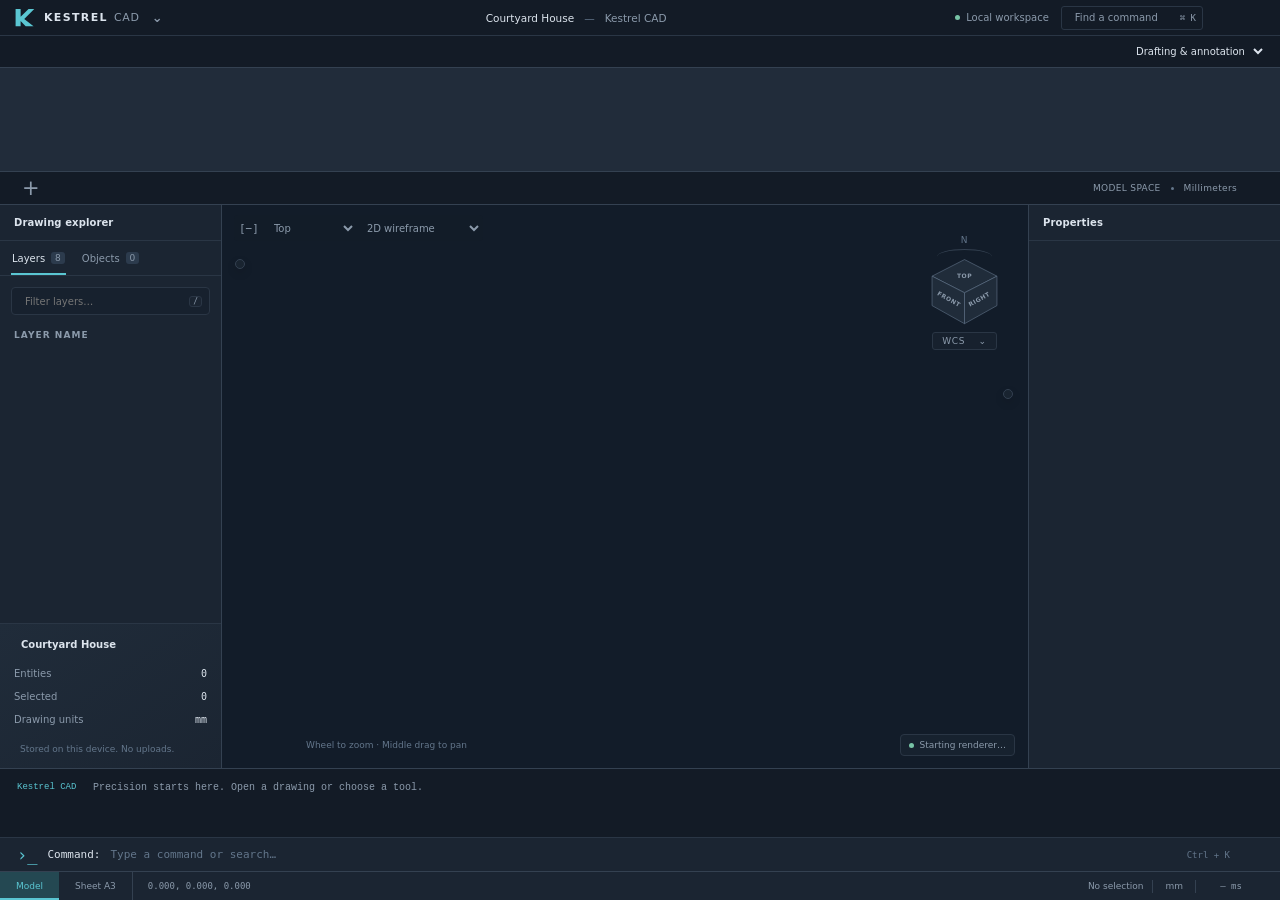
==== index.html @ 879ec3d1 "fix" ====
<!doctype html>
<html lang="en" data-theme="dark">
<head>
<meta charset="utf-8"><meta name="viewport" content="width=device-width,initial-scale=1">
<meta name="color-scheme" content="dark light"><meta name="description" content="Kestrel CAD — a local-first 2D and 3D CAD editor with a custom WebGPU engine.">
<title>Kestrel CAD</title><link rel="stylesheet" href="src/style.css">
</head>
<body>
<a class="skip-link" href="#command-input">Skip to command line</a>
<div id="shell">
 <header id="titlebar">
  <button id="app-menu-button" class="brand-button" aria-label="Kestrel file menu" title="File menu"><svg class="brand-mark" viewBox="0 0 32 32" aria-hidden="true"><path d="M5 4h7v11L23 4h8L17 18l13 10H19L12 21v7H5z" fill="currentColor"/></svg><span>KESTREL<span class="brand-cad">CAD</span></span><span class="chevron">⌄</span></button>
  <div class="quick-access" id="quick-access"></div>
  <div class="title-document"><span id="title-name">Courtyard House</span><span class="title-separator">—</span><span class="muted">Kestrel CAD</span></div>
  <div class="title-right"><span class="local-indicator"><i></i><span id="save-state">Local workspace</span></span><button class="title-search" data-action="palette" title="Find a command (Ctrl+K)"><span data-icon="search"></span><span>Find a command</span><kbd>⌘ K</kbd></button><button class="icon-button" data-action="theme" title="Switch light / dark theme" aria-label="Switch theme"><span data-icon="sun"></span></button><button class="icon-button" data-action="help" title="Help and shortcuts" aria-label="Help"><span data-icon="help"></span></button></div>
 </header>
 <div id="ribbon-tabs"><nav id="ribbon-tab-list" role="tablist" aria-label="Ribbon"></nav><div class="workspace-control"><span data-icon="workspace"></span><select id="workspace-select" aria-label="Workspace"><option value="2d">Drafting &amp; annotation</option><option value="3d">3D modeling</option></select></div></div>
 <section id="ribbon" aria-label="Tools"></section>
 <div id="documentbar"><div id="document-tabs" role="tablist" aria-label="Open drawings"></div><button class="document-add" data-action="new" title="New drawing (Ctrl+N)" aria-label="New drawing">+</button><div class="documentbar-right"><span id="drawing-kind">MODEL SPACE</span><span class="small-dot"></span><span id="document-units">Millimeters</span><button class="icon-button small" data-action="fit" title="Zoom extents" aria-label="Zoom extents"><span data-icon="fit"></span></button></div></div>
 <main id="workbench">
  <aside id="explorer" class="side-panel">
   <div class="panel-header"><span>Drawing explorer</span><div class="panel-header-actions"><button class="icon-button small" data-action="layers" aria-label="Layer manager" title="Layer manager"><span data-icon="settings"></span></button><button class="icon-button small" data-action="toggle-explorer" aria-label="Hide explorer" title="Hide explorer"><span data-icon="chevron-left"></span></button></div></div>
   <div class="panel-tabs"><button id="layers-tab" class="active" data-explorer="layers">Layers <span id="layer-count">8</span></button><button id="objects-tab" data-explorer="objects">Objects <span id="object-count">0</span></button></div>
   <div class="panel-search"><span data-icon="search"></span><input id="explorer-search" placeholder="Filter layers…" aria-label="Filter drawing explorer"><kbd>/</kbd></div>
   <div id="explorer-toolbar"><span class="eyebrow" id="explorer-subtitle">LAYER NAME</span><div><button class="icon-button small" data-action="new-layer" title="New layer" aria-label="New layer"><span data-icon="plus"></span></button><button class="icon-button small" data-action="all-layers-on" title="Show all layers" aria-label="Show all layers"><span data-icon="eye"></span></button></div></div>
   <div id="explorer-list" class="panel-scroll"></div>
   <div class="explorer-summary"><div class="summary-title"><span data-icon="drawing"></span><span id="summary-name">Courtyard House</span></div><dl><div><dt>Entities</dt><dd id="summary-entities">0</dd></div><div><dt>Selected</dt><dd id="summary-selected">0</dd></div><div><dt>Drawing units</dt><dd id="summary-units">mm</dd></div></dl><div class="local-note"><span data-icon="shield"></span>Stored on this device. No uploads.</div></div>
   <div class="panel-resizer left-resizer" aria-label="Resize explorer"></div>
  </aside>
  <section id="viewport" aria-label="CAD drawing viewport" tabindex="0">
   <canvas id="scene" class="scene-canvas" aria-label="Rendered CAD geometry"></canvas><canvas id="overlay" class="scene-canvas" aria-hidden="true"></canvas>
   <div id="viewport-controls"><button class="viewport-button" data-action="toggle-explorer" title="Show / hide explorer">[−]</button><select id="view-select" aria-label="View direction"><option value="top">Top</option><option value="iso">SE isometric</option><option value="front">Front</option><option value="right">Right</option><option value="left">Left</option><option value="back">Back</option><option value="bottom">Bottom</option></select><select id="style-select" aria-label="Visual style"><option value="wireframe">2D wireframe</option><option value="shaded-edges">Shaded with edges</option><option value="shaded">Shaded</option><option value="xray">X-ray</option></select></div>
   <div id="viewcube" aria-label="View navigation"><div class="cube-compass"><span>N</span><i></i></div><svg viewBox="0 0 110 100" role="group" aria-label="View cube"><g tabindex="0" role="button" data-view="top" aria-label="Top view"><polygon points="55,9 98,31 55,53 12,31"/><text x="55" y="34">TOP</text></g><g tabindex="0" role="button" data-view="front" aria-label="Front view"><polygon points="12,31 55,53 55,94 12,70"/><text x="33" y="64" transform="rotate(29 33 64)">FRONT</text></g><g tabindex="0" role="button" data-view="right" aria-label="Right view"><polygon points="55,53 98,31 98,70 55,94"/><text x="76" y="64" transform="rotate(-29 76 64)">RIGHT</text></g></svg><button data-action="view-iso" title="Isometric view">WCS <span>⌄</span></button></div>
   <div id="viewport-tools" class="floating-toolbar"></div><div id="navigation-tools" class="floating-toolbar"></div>
   <div id="tool-banner" hidden><span id="tool-banner-name">LINE</span><span id="tool-banner-text">Specify first point</span><kbd>ESC to cancel</kbd></div>
    <div id="dynamic-input" hidden></div>
   <div id="selection-window" hidden></div><div id="drop-zone" hidden><span data-icon="import"></span><strong>Open a drawing</strong><span>DXF · DWG · Kestrel project</span></div>
   <div id="viewport-footer"><span id="view-hint">Wheel to zoom · Middle drag to pan</span><button id="engine-badge" data-action="diagnostics"><i></i><span id="engine-label">Starting renderer…</span></button></div>
   <div id="sheet-label" hidden>A3 LANDSCAPE · FIT TO SHEET</div>
  </section>
  <aside id="properties" class="side-panel"><div class="panel-header"><span>Properties</span><div class="panel-header-actions"><button class="icon-button small" data-action="clear-selection" title="Clear selection" aria-label="Clear selection"><span data-icon="deselect"></span></button><button class="icon-button small" data-action="toggle-properties" title="Hide properties" aria-label="Hide properties"><span data-icon="chevron-right"></span></button></div></div><div id="inspector" class="panel-scroll"></div><div class="panel-resizer right-resizer" aria-label="Resize properties"></div></aside>
 </main>
 <section id="command-dock" aria-label="Command line"><div id="command-resizer" aria-label="Resize command line"></div><div id="command-history" role="log" aria-live="polite"><div><span class="history-label">Kestrel CAD</span><span>Precision starts here. Open a drawing or choose a tool.</span></div></div><div id="command-row"><span class="command-symbol">›_</span><span id="command-prefix">Command:</span><input id="command-input" placeholder="Type a command or search…" aria-label="CAD command input" spellcheck="false" autocomplete="off" autocapitalize="off"><span id="command-shortcut">Ctrl + K</span><button class="icon-button small" data-action="command-history" title="Expand command history" aria-label="Expand command history"><span data-icon="chevron-up"></span></button></div><div id="command-suggestions" hidden></div></section>
 <footer id="statusbar"><div id="layout-tabs"><button class="active" data-layout="model">Model</button><button data-layout="sheet">Sheet A3</button></div><div class="status-coordinates"><span id="coordinates">0.000, 0.000, 0.000</span></div><div id="status-toggles"></div><div class="status-right"><span id="selection-status">No selection</span><span class="status-divider"></span><button data-action="units" id="units-status">mm</button><span class="status-divider"></span><button data-action="diagnostics" id="frame-status">— ms</button><button class="status-panel-button" data-action="toggle-properties" title="Show / hide properties"><span data-icon="sidebar"></span></button></div></footer>
</div>
<div id="file-menu" class="popover" hidden></div><div id="context-menu" class="popover" hidden></div><div id="toast-stack" aria-live="polite"></div>
<dialog id="modal"><form id="modal-form"><div class="modal-header"><div><span id="modal-eyebrow" class="eyebrow">KESTREL CAD</span><h2 id="modal-title">Settings</h2></div><button type="button" class="icon-button" id="modal-close" aria-label="Close dialog"><span data-icon="close"></span></button></div><div id="modal-body"></div><div id="modal-error" role="alert" hidden></div><div id="modal-footer"><button type="button" class="button secondary" id="modal-cancel">Cancel</button><button type="submit" class="button primary" id="modal-submit">Apply</button></div></form></dialog>
<dialog id="command-palette"><div class="palette-input"><span data-icon="search"></span><input id="palette-search" placeholder="Find a command, tool, or view…" aria-label="Find command"><kbd>ESC</kbd></div><div id="palette-results"></div><div class="palette-footer"><span>↑ ↓ to navigate</span><span>↵ to run</span><span>KESTREL CAD</span></div></dialog>
<input id="file-input" type="file" accept=".dxf,.dwg,.kcad,.kst,.json" hidden>
<noscript><div class="noscript">Kestrel CAD requires JavaScript. Enable JavaScript and reload this page.</div></noscript>
<script src="src/math.js"></script><script src="src/geometry.js"></script><script src="src/model.js"></script><script src="src/csg.js"></script><script src="src/exchange.js"></script><script src="src/production.js"></script><script src="src/kernel.js"></script><script src="src/native-analysis.js"></script>
<script src="src/native-curves.js"></script>
    <script src="src/constraints.js"></script><script src="src/spatial-constraints.js"></script><script src="src/dynamic-blocks.js"></script>
<script src="src/fonts.js"></script>
<script src="src/unicode-bidi.js"></script>
<script src="src/mtext.js"></script><script src="src/source-document.js"></script><script src="src/productivity.js"></script><script src="src/fields.js"></script>
<script src="src/text-search.js"></script><script src="src/renderer.js"></script><script src="src/ui.js"></script><script src="src/examples.js"></script><script src="src/production-ui.js"></script><script src="src/kernel-ui.js"></script>
<script src="src/constraints-ui.js"></script><script src="src/spatial-ui.js"></script><script src="src/dynamic-blocks-ui.js"></script><script src="src/fonts-ui.js"></script>
<script src="src/mtext-ui.js"></script><script src="src/source-ui.js"></script>
<script src="src/productivity-ui.js"></script><script src="src/acis-ui.js"></script><script src="src/native-analysis-ui.js"></script>
<script src="src/native-curves-ui.js"></script>
<script src="src/fields-ui.js"></script>
<script src="src/text-search-ui.js"></script>
<script src="src/app.js"></script>
</body></html>
---- src/style.css ----
:root{color-scheme:dark;--bg:#18212d;--title:#131b26;--panel:#1b2532;--panel2:#202c3a;--ribbon:#212c3a;--canvas:#121c29;--hover:#2c3b4d;--active:#244852;--accent:#5ac6d2;--accent-dim:#304d58;--text:#dce4ed;--muted:#8b9aab;--faint:#63768b;--line:#344151;--line-soft:#2a3645;--input:#17212e;--shadow:0 15px 40px #0005;--success:#78c4a6;--danger:#ed8d92;--left-width:222px;--right-width:252px;--command-height:103px;font-family:"Inter","Segoe UI",system-ui,-apple-system,BlinkMacSystemFont,Arial,sans-serif;font-size:12px;font-synthesis:none}
:root[data-theme=light]{color-scheme:light;--bg:#e3e9ef;--title:#f7f9fb;--panel:#f5f7fa;--panel2:#edf1f6;--ribbon:#f3f6f9;--canvas:#edf2f6;--hover:#e3ebf3;--active:#d6eef2;--accent:#157a8b;--accent-dim:#b9dce4;--text:#23374a;--muted:#697e91;--faint:#8191a2;--line:#ced8e2;--line-soft:#e0e6ed;--input:#fff;--shadow:0 15px 40px #203b5525;--success:#318868;--danger:#bd4951}
*{box-sizing:border-box}html,body{margin:0;width:100%;height:100%;overflow:hidden}body{background:var(--bg);color:var(--text);-webkit-font-smoothing:antialiased}button,input,select,textarea{font:inherit}button{color:inherit;border:0;background:none;cursor:pointer;border-radius:3px}button:hover{background:var(--hover)}button:active{background:var(--active)}button:disabled{opacity:.34;cursor:not-allowed}input,select,textarea{color:var(--text);background:var(--input);border:1px solid var(--line);border-radius:3px;outline:none}input:focus,select:focus,textarea:focus{border-color:var(--accent);box-shadow:0 0 0 1px color-mix(in srgb,var(--accent) 25%,transparent)}input[type=number]{font-family:Consolas,"SFMono-Regular",monospace}input[type=color]{padding:1px;width:28px;height:25px;border-radius:3px;cursor:pointer}input[type=checkbox]{accent-color:var(--accent)}button:focus-visible,a:focus-visible,[tabindex]:focus-visible{outline:2px solid var(--accent);outline-offset:-2px}button svg,span[data-icon] svg{width:18px;height:18px;display:block;flex-shrink:0}span[data-icon]{display:inline-flex;align-items:center;justify-content:center;flex-shrink:0}button svg{pointer-events:none}select{padding:4px 20px 4px 7px;min-width:0}kbd{font:10px Consolas,"SFMono-Regular",monospace;color:var(--muted);border:1px solid var(--line);border-radius:3px;padding:1px 4px;background:var(--panel)}.muted{color:var(--muted)}.eyebrow{font-size:9px;font-weight:650;letter-spacing:1.05px;color:var(--muted)}.icon-button{display:inline-flex;align-items:center;justify-content:center;width:28px;height:28px;flex-shrink:0}.icon-button.small{width:23px;height:23px}.icon-button.small svg{width:15px;height:15px}.icon-button.active{color:var(--accent);background:var(--active)}.small-dot{width:3px;height:3px;border-radius:50%;background:var(--faint)}[hidden]{display:none!important}.skip-link{position:absolute;top:-100px;left:12px;z-index:100;background:var(--accent);color:var(--title);padding:10px}.skip-link:focus{top:10px}
#shell{height:100dvh;display:flex;flex-direction:column;min-width:720px}#titlebar{height:36px;flex-shrink:0;background:var(--title);display:flex;align-items:center;border-bottom:1px solid var(--line-soft);padding:0 9px 0 0;gap:9px;user-select:none}.brand-button{display:flex;height:36px;align-items:center;gap:9px;padding:0 14px 0 12px;border-radius:0;color:var(--text);font-weight:700;letter-spacing:1.35px;font-size:11px}.brand-mark{color:var(--accent);width:23px!important;height:25px!important}.brand-cad{font-weight:450;letter-spacing:.7px;margin-left:6px;color:var(--muted)}.chevron{color:var(--muted);margin-left:3px;font-size:13px}.quick-access{display:flex;gap:2px;border-left:1px solid var(--line);padding-left:9px}.quick-access .icon-button{width:25px;height:26px}.quick-access .icon-button svg{width:15px;height:15px}.title-document{display:flex;align-items:center;gap:10px;flex:1;min-width:80px;justify-content:center;font-size:10.5px;white-space:nowrap;overflow:hidden}.title-document #title-name{overflow:hidden;text-overflow:ellipsis}.title-separator{color:var(--faint)}.title-right{display:flex;align-items:center;gap:6px}.local-indicator{font-size:10px;color:var(--muted);display:flex;gap:6px;align-items:center;white-space:nowrap;margin-right:6px}.local-indicator i{width:5px;height:5px;border-radius:50%;background:var(--success)}.title-search{border:1px solid var(--line-soft);display:flex;align-items:center;height:24px;gap:7px;font-size:10px;color:var(--muted);padding:0 6px}.title-search svg{width:12px;height:12px}.title-search kbd{font-size:9px;border:0;background:none;padding:0 0 0 15px}
#ribbon-tabs{height:32px;flex-shrink:0;display:flex;align-items:center;background:var(--title);border-bottom:1px solid var(--line);padding-left:17px;user-select:none}#ribbon-tab-list{display:flex;height:100%;align-items:stretch;gap:2px}#ribbon-tab-list button{padding:0 16px;border-radius:3px 3px 0 0;font-size:11px;position:relative;color:var(--muted)}#ribbon-tab-list button.active{background:var(--ribbon);color:var(--text)}#ribbon-tab-list button.active:after{content:"";height:2px;position:absolute;bottom:0;left:14px;right:14px;background:var(--accent)}.workspace-control{margin-left:auto;display:flex;align-items:center;gap:7px;padding-right:14px;font-size:10px;color:var(--muted)}.workspace-control svg{width:14px;height:14px}.workspace-control select{font-size:10px;border:0;background:transparent;padding-right:5px;color:var(--text);max-width:185px}
#ribbon{height:104px;flex-shrink:0;background:var(--ribbon);border-bottom:1px solid var(--line);display:flex;align-items:stretch;padding:7px 7px 0 11px;gap:0;overflow-x:auto;overflow-y:hidden;scrollbar-width:thin;user-select:none}.ribbon-group{position:relative;display:flex;flex-direction:column;border-right:1px solid var(--line);padding:0 10px;flex-shrink:0;min-width:55px}.ribbon-group:first-child{padding-left:0}.ribbon-group:last-child{border:0}.ribbon-group-tools{height:74px;display:flex;align-items:flex-start;gap:3px}.ribbon-group-name{display:flex;align-items:center;justify-content:center;font-size:9px;letter-spacing:.25px;color:var(--muted);height:19px;gap:12px}.ribbon-group-name button{position:absolute;right:4px;bottom:1px;color:var(--faint);font-size:11px;padding:0 2px}.ribbon-large{display:flex;flex-direction:column;align-items:center;justify-content:flex-start;height:70px;min-width:43px;padding:5px 7px;gap:8px;font-size:10px;white-space:nowrap}.ribbon-large svg{width:27px;height:27px;color:var(--accent);stroke-width:1.25}.ribbon-large .button-label{max-width:65px;line-height:14px;text-align:center;white-space:normal}.ribbon-large.active,.ribbon-small.active{background:var(--active);box-shadow:inset 0 0 0 1px var(--accent-dim);color:var(--accent)}.ribbon-small-column{display:flex;flex-direction:column;gap:0}.ribbon-small{display:flex;align-items:center;gap:7px;height:23px;padding:0 6px 0 4px;font-size:10px;white-space:nowrap}.ribbon-small svg{width:16px;height:16px;color:var(--text);stroke-width:1.4}.ribbon-small.active svg{color:var(--accent)}.ribbon-layer-control{width:172px;display:flex;flex-direction:column;gap:5px;padding-top:1px}.ribbon-layer-row{display:flex;align-items:center;border:1px solid var(--line);border-radius:3px;background:var(--input);padding-left:7px;gap:6px;height:25px}.color-dot{width:9px;height:9px;border-radius:2px;display:inline-block;flex-shrink:0;border:1px solid #ffffff30}.ribbon-layer-row select{flex:1;width:135px;border:0;background:transparent;font-size:10px}.ribbon-layer-actions{display:flex;gap:5px;align-items:center}.ribbon-layer-actions .ribbon-small{font-size:9px;padding-left:2px;gap:4px}.ribbon-property-control{width:142px;display:flex;flex-direction:column;gap:5px;padding-top:2px}.ribbon-property-control>div{display:flex;align-items:center;gap:6px;font-size:10px}.ribbon-property-control select{width:105px;height:23px;font-size:10px;padding-top:1px;padding-bottom:1px}.ribbon-property-control input[type=color]{width:22px;height:23px}.ribbon-stat{font-size:9px;line-height:16px;color:var(--muted);padding:3px 3px}.ribbon-stat strong{color:var(--accent);font-weight:500}
#documentbar{height:33px;display:flex;align-items:center;flex-shrink:0;background:var(--title);border-bottom:1px solid var(--line);padding:0 10px;user-select:none}#document-tabs{display:flex;align-items:stretch;overflow-x:auto;scrollbar-width:none;height:100%;max-width:72%}.document-tab{display:flex;gap:8px;align-items:center;border-right:1px solid var(--line-soft);border-radius:0;padding:0 13px;height:100%;min-width:90px;font-size:10px;color:var(--muted);position:relative;white-space:nowrap}.document-tab.active{background:var(--panel);color:var(--text)}.document-tab.active:after{content:"";height:2px;position:absolute;top:0;left:0;right:0;background:var(--accent)}.document-tab svg{width:13px;height:13px;color:var(--accent)}.document-tab .tab-close{font-size:14px;color:var(--faint);margin-left:8px;line-height:18px;width:17px;border-radius:3px}.document-tab .tab-close:hover{color:var(--text);background:var(--hover)}.document-tab .dirty-dot{color:var(--accent);font-size:14px;margin-left:-4px}.document-add{font-size:21px;line-height:20px;width:29px;height:25px;margin-left:6px;color:var(--muted)}.documentbar-right{margin-left:auto;display:flex;align-items:center;gap:10px;font-size:9px;color:var(--muted);letter-spacing:.35px}
#workbench{min-height:140px;display:grid;grid-template-columns:var(--left-width) minmax(250px,1fr) var(--right-width);flex:1;overflow:hidden}#workbench.hide-explorer{grid-template-columns:0 minmax(250px,1fr) var(--right-width)}#workbench.hide-properties{grid-template-columns:var(--left-width) minmax(250px,1fr) 0}#workbench.hide-explorer.hide-properties{grid-template-columns:0 1fr 0}.side-panel{background:var(--panel);display:flex;flex-direction:column;min-height:0;position:relative;overflow:hidden;z-index:2}#explorer{border-right:1px solid var(--line)}#properties{border-left:1px solid var(--line)}.panel-header{height:36px;flex-shrink:0;display:flex;align-items:center;padding:0 11px 0 14px;border-bottom:1px solid var(--line-soft);font-size:10px;font-weight:600;letter-spacing:.1px;white-space:nowrap}.panel-header-actions{margin-left:auto;display:flex;gap:1px;color:var(--muted)}.panel-tabs{height:35px;display:flex;border-bottom:1px solid var(--line-soft);padding:0 11px;gap:15px;flex-shrink:0}.panel-tabs button{border-radius:0;position:relative;padding:0 1px;color:var(--muted);font-size:10px;display:flex;align-items:center;gap:6px}.panel-tabs button.active{color:var(--text)}.panel-tabs button.active:after{content:"";height:2px;position:absolute;bottom:0;left:0;right:0;background:var(--accent)}.panel-tabs button span{font-size:9px;background:var(--hover);padding:1px 4px;border-radius:3px;color:var(--muted)}.panel-search{height:28px;display:flex;align-items:center;gap:6px;background:var(--input);border:1px solid var(--line-soft);border-radius:4px;margin:11px 11px 7px;padding:0 7px;flex-shrink:0}.panel-search svg{width:13px;height:13px;color:var(--faint)}.panel-search input{width:100%;min-width:0;font-size:10px;background:none;border:0;box-shadow:none;padding:4px 0}.panel-search kbd{font-size:8px;border-color:var(--line-soft);padding:0 3px}#explorer-toolbar{height:26px;padding:0 11px 0 14px;display:flex;align-items:center;justify-content:space-between;flex-shrink:0}#explorer-toolbar>div{display:flex;gap:0}.panel-scroll{overflow-y:auto;overflow-x:hidden;scrollbar-width:thin;scrollbar-color:var(--line) transparent;min-height:0}.layer-row{height:33px;display:flex;align-items:center;gap:7px;padding:0 9px 0 13px;position:relative;border-bottom:1px solid color-mix(in srgb,var(--line-soft) 40%,transparent);cursor:pointer}.layer-row.current{background:color-mix(in srgb,var(--active) 63%,var(--panel));box-shadow:inset 2px 0 0 var(--accent)}.layer-row:hover{background:var(--hover)}.layer-row.off{opacity:.45}.layer-row .layer-name{font-size:10px;overflow:hidden;text-overflow:ellipsis;white-space:nowrap;flex:1}.layer-row .layer-count{font:9px Consolas,monospace;color:var(--faint);margin-right:0;min-width:19px;text-align:right}.layer-row .icon-button{width:20px;height:22px;color:var(--muted)}.layer-row .icon-button svg{width:13px;height:13px}.layer-row .icon-button.locked{color:var(--accent)}.layer-current-mark{font-size:10px;color:var(--accent);width:8px;flex-shrink:0}.object-row{min-height:35px;display:flex;align-items:center;padding:4px 11px;gap:8px;cursor:pointer;border-bottom:1px solid var(--line-soft)}.object-row:hover{background:var(--hover)}.object-row.active{background:var(--active)}.object-row>span[data-icon]{color:var(--muted)}.object-row svg{width:16px;height:16px}.object-row strong{display:block;font-size:10px;font-weight:450}.object-row small{display:block;font-size:9px;color:var(--faint);margin-top:2px}.object-row .object-id{margin-left:auto;font:8px Consolas,monospace;color:var(--faint)}.explorer-summary{margin-top:auto;padding:15px 14px 12px;border-top:1px solid var(--line-soft);background:linear-gradient(145deg,var(--panel2),var(--panel));flex-shrink:0}.summary-title{display:flex;align-items:center;gap:7px;margin-bottom:12px;font-size:10px;font-weight:600;overflow:hidden;white-space:nowrap}.summary-title svg{width:15px;height:15px;color:var(--accent)}.explorer-summary dl{margin:0}.explorer-summary dl div{display:flex;justify-content:space-between;font-size:10px;line-height:23px}.explorer-summary dt{color:var(--muted)}.explorer-summary dd{margin:0;font-family:Consolas,"SFMono-Regular",monospace}.local-note{display:flex;align-items:center;gap:6px;font-size:9px;line-height:14px;color:var(--faint);margin-top:11px}.local-note svg{width:12px;height:12px}.panel-resizer{position:absolute;top:0;bottom:0;width:5px;cursor:col-resize;z-index:7}.left-resizer{right:-2px}.right-resizer{left:-2px}.panel-resizer:hover{background:var(--accent)}
#viewport{position:relative;overflow:hidden;background:var(--canvas);outline:none;touch-action:none;cursor:crosshair;min-width:0}#viewport.panning{cursor:grabbing}#viewport.orbiting{cursor:move}.scene-canvas{position:absolute;left:0;top:0;display:block;pointer-events:none}#overlay{z-index:1}#viewport-controls{position:absolute;top:10px;left:12px;z-index:3;display:flex;align-items:center;gap:3px;color:var(--muted);background:color-mix(in srgb,var(--canvas) 80%,transparent);border-radius:4px;padding:1px}.viewport-button{font:11px Consolas,monospace;height:24px;padding:2px 4px}#viewport-controls select{border:0;background:transparent;height:23px;font-size:10px;color:var(--muted);padding:0 3px 0 4px}#viewport-controls select:hover{background:var(--hover)}#viewcube{position:absolute;right:21px;top:47px;width:85px;z-index:3;user-select:none;display:flex;align-items:center;flex-direction:column}#viewcube svg{width:83px;height:77px;overflow:visible}#viewcube svg g{cursor:pointer}#viewcube polygon{fill:var(--panel2);stroke:var(--faint);stroke-width:.8;transition:fill .15s}#viewcube svg g:hover polygon{fill:var(--active);stroke:var(--accent)}#viewcube text{fill:var(--muted);font-size:8px;letter-spacing:.7px;text-anchor:middle;pointer-events:none;font-weight:600}#viewcube>button{font-size:9px;color:var(--muted);margin-top:3px;border:1px solid var(--line-soft);padding:3px 9px;background:color-mix(in srgb,var(--panel) 60%,transparent);border-radius:3px;letter-spacing:.6px}#viewcube>button span{margin-left:10px}.cube-compass{position:absolute;top:-17px;left:0;right:0;text-align:center;font-size:9px;color:var(--faint);letter-spacing:.6px}.cube-compass i{display:block;width:55px;height:15px;border-top:1px solid var(--line);border-radius:50%;margin:4px auto -6px}.floating-toolbar{position:absolute;z-index:3;display:flex;flex-direction:column;padding:4px;background:color-mix(in srgb,var(--panel) 86%,transparent);border:1px solid var(--line);border-radius:5px;box-shadow:0 4px 10px #0002;backdrop-filter:blur(9px);gap:2px}.floating-toolbar .icon-button{width:26px;height:27px;color:var(--muted)}.floating-toolbar .icon-button svg{width:17px;height:17px}.floating-toolbar .icon-button:hover{color:var(--text)}.floating-toolbar .icon-button.active{color:var(--accent)}.toolbar-divider{height:1px;background:var(--line);margin:3px 2px}#viewport-tools{left:13px;top:54px}#navigation-tools{right:15px;top:184px}#navigation-tools .icon-button{width:24px;height:26px}#viewport-footer{position:absolute;left:84px;right:13px;bottom:12px;z-index:3;display:flex;align-items:center;justify-content:space-between;pointer-events:none;gap:10px}#view-hint{font-size:9px;color:var(--faint);white-space:nowrap}#engine-badge{pointer-events:auto;display:flex;gap:6px;align-items:center;font-size:9px;color:var(--muted);background:color-mix(in srgb,var(--panel) 70%,transparent);padding:5px 8px;border:1px solid var(--line-soft);border-radius:4px;white-space:nowrap}#engine-badge i{width:5px;height:5px;border-radius:50%;background:var(--success)}#engine-badge.fallback i{background:#d8ad70}#tool-banner{position:absolute;z-index:4;bottom:42px;left:50%;transform:translateX(-50%);display:flex;gap:12px;align-items:center;background:var(--panel);border:1px solid var(--line);box-shadow:var(--shadow);padding:9px 12px;border-radius:5px;white-space:nowrap;pointer-events:none;font-size:10px}#tool-banner-name{color:var(--accent);font-weight:650;letter-spacing:.7px;font-size:9px}#tool-banner-text{color:var(--text)}#tool-banner kbd{font-size:8px;padding:2px 4px}#dynamic-input{position:absolute;z-index:4;pointer-events:none;display:flex;gap:10px;align-items:center;font-size:10px;background:var(--panel);border:1px solid var(--accent-dim);border-radius:3px;box-shadow:0 4px 12px #0003;padding:5px 8px}#dynamic-label{color:var(--muted);font-size:9px}#dynamic-value{color:var(--accent);font:10px Consolas,monospace;font-weight:500}#selection-window{position:absolute;z-index:2;border:1px solid #63acde;background:#4c94d721;pointer-events:none}#selection-window.crossing{border:1px dashed #65c5a4;background:#56c39c20}#drop-zone{position:absolute;inset:15px;border:2px dashed var(--accent);background:color-mix(in srgb,var(--panel) 92%,transparent);z-index:10;border-radius:8px;display:flex;flex-direction:column;align-items:center;justify-content:center;gap:15px;pointer-events:none}#drop-zone svg{width:44px;height:44px;color:var(--accent)}#drop-zone strong{font-size:18px;font-weight:550}#drop-zone>span:last-child{color:var(--muted)}#sheet-label{position:absolute;left:15px;top:42px;font-size:9px;letter-spacing:1px;color:var(--muted);z-index:3;pointer-events:none}
#inspector{padding-bottom:15px}.inspector-type{margin:12px 12px 0;border:1px solid var(--line);border-radius:4px;background:var(--input);height:32px;display:flex;align-items:center;gap:8px;padding:0 9px;font-size:10px}.inspector-type svg{width:15px;height:15px;color:var(--accent)}.inspector-type span:last-child{margin-left:auto;color:var(--faint);font-size:9px}.property-section{margin-top:15px}.property-section-title{display:flex;align-items:center;gap:7px;font-size:9px;letter-spacing:.6px;font-weight:600;color:var(--muted);padding:0 14px 8px;border-bottom:1px solid var(--line-soft);margin-bottom:5px}.property-section-title:before{content:"⌄";font-size:12px;color:var(--faint)}.property-row{display:flex;align-items:center;min-height:31px;padding:3px 13px;gap:8px}.property-row label{font-size:10px;color:var(--muted);min-width:82px;max-width:45%;flex:1}.property-row input:not([type=checkbox]),.property-row select{min-width:0;width:107px;height:24px;font-size:10px;padding:3px 6px}.property-row input[type=color]{width:28px;padding:1px}.property-row input:disabled{border-color:transparent;background:transparent;opacity:.8}.property-row>span{font:10px Consolas,"SFMono-Regular",monospace;margin-left:auto;color:var(--text);text-align:right;max-width:125px;overflow:hidden;text-overflow:ellipsis}.property-row .value-with-unit{display:flex;align-items:center;gap:5px;min-width:0}.value-with-unit small{font-size:9px;color:var(--faint)}.property-row .color-value{display:flex;gap:6px;align-items:center;margin-left:auto}.color-value button{font-size:9px;color:var(--muted);border:1px solid var(--line);padding:4px 6px}.property-hint{margin:14px 13px 0;padding:12px 11px;background:var(--panel2);border:1px solid var(--line-soft);border-radius:4px;font-size:10px;line-height:17px;color:var(--muted)}.property-hint strong{display:block;color:var(--text);font-weight:500;margin-bottom:4px}.property-hint kbd{font-size:8px}.property-hint .hint-icon{color:var(--accent);margin-bottom:6px}.property-actions{display:flex;flex-wrap:wrap;gap:5px;padding:11px 12px 0}.property-actions button{font-size:9px;padding:5px 8px;border:1px solid var(--line)}.empty-explorer{padding:20px 14px;color:var(--muted);font-size:10px;line-height:17px}.selection-swatches{display:flex;gap:5px;margin:10px 13px}.selection-swatches button{width:17px;height:17px;border:1px solid #ffffff30;border-radius:3px}
#command-dock{height:var(--command-height);min-height:60px;max-height:45vh;flex-shrink:0;position:relative;border-top:1px solid var(--line);background:var(--title);z-index:6;display:flex;flex-direction:column}#command-resizer{position:absolute;top:-3px;left:0;right:0;height:6px;cursor:row-resize;z-index:10}#command-resizer:hover{background:var(--accent)}#command-history{flex:1;overflow-y:auto;padding:9px 17px 4px;font:10px/19px Consolas,"SFMono-Regular","Liberation Mono",monospace;scrollbar-width:thin;scrollbar-color:var(--line) transparent;user-select:text}#command-history>div{display:flex;gap:13px;white-space:pre-wrap;overflow-wrap:anywhere;color:var(--muted)}.history-label{color:var(--accent);flex-shrink:0;font-size:9px;min-width:63px}.history-error{color:var(--danger)!important}.history-success{color:var(--success)!important}.history-input{color:var(--text)!important}#command-row{height:34px;display:flex;align-items:center;gap:10px;flex-shrink:0;border-top:1px solid var(--line-soft);background:var(--panel);padding:0 10px 0 17px}.command-symbol{color:var(--accent);font:17px Consolas,monospace}#command-prefix{font:11px Consolas,"SFMono-Regular",monospace;color:var(--text);max-width:420px;white-space:nowrap;overflow:hidden;text-overflow:ellipsis}#command-input{flex:1;width:0;height:30px;background:none;border:0;box-shadow:none;font:11px Consolas,"SFMono-Regular",monospace;padding:2px 0;color:var(--text)}#command-input::placeholder{color:var(--faint)}#command-shortcut{color:var(--faint);font:9px Consolas,monospace;margin-right:7px}#command-suggestions{position:absolute;bottom:34px;left:75px;width:355px;max-height:210px;overflow:auto;background:var(--panel);border:1px solid var(--line);box-shadow:var(--shadow);border-radius:5px;padding:5px;z-index:20}.suggestion{display:flex;align-items:center;justify-content:space-between;padding:7px 9px;cursor:pointer;font-size:10px;border-radius:3px}.suggestion:hover,.suggestion.active{background:var(--active)}.suggestion strong{font:10px Consolas,monospace;color:var(--accent)}.suggestion span{color:var(--muted);font-size:10px}
#statusbar{height:29px;flex-shrink:0;display:flex;align-items:center;background:var(--panel);border-top:1px solid var(--line);font-size:9px;user-select:none;gap:0}#layout-tabs{height:100%;display:flex;align-items:stretch;border-right:1px solid var(--line);margin-right:10px}#layout-tabs button{border-radius:0;font-size:9px;padding:0 16px;color:var(--muted)}#layout-tabs button.active{color:var(--accent);background:var(--active);box-shadow:inset 0 -2px 0 var(--accent)}.status-coordinates{font:9px Consolas,"SFMono-Regular",monospace;color:var(--muted);min-width:198px;padding-left:5px}#status-toggles{display:flex;height:100%;align-items:center;gap:1px;margin-left:auto}#status-toggles button{font-size:8px;letter-spacing:.25px;padding:0 8px;height:22px;display:flex;align-items:center;gap:4px;color:var(--faint);border:1px solid transparent}#status-toggles button svg{width:13px;height:13px}#status-toggles button.active{color:var(--accent);background:var(--active);border-color:var(--accent-dim)}.status-right{display:flex;align-items:center;gap:9px;padding:0 6px 0 12px;margin-left:7px;color:var(--muted);height:100%;white-space:nowrap}.status-right button{font-size:9px;padding:3px}.status-divider{width:1px;height:13px;background:var(--line)}#frame-status{font-family:Consolas,monospace;font-size:9px;min-width:52px}.status-panel-button{display:flex;align-items:center;margin-left:2px}.status-panel-button svg{width:15px;height:15px}
.popover{position:fixed;z-index:50;background:var(--panel);border:1px solid var(--line);border-radius:6px;box-shadow:var(--shadow);min-width:225px;padding:6px}.popover-title{font-size:9px;letter-spacing:1px;color:var(--faint);padding:9px 9px 7px}.menu-item{display:flex;width:100%;align-items:center;gap:10px;padding:8px 10px;text-align:left;font-size:11px}.menu-item svg{width:16px;height:16px;color:var(--muted)}.menu-item span.menu-shortcut{margin-left:auto;color:var(--faint);font-size:9px}.menu-separator{height:1px;background:var(--line);margin:5px 6px}#file-menu{top:35px;left:5px;min-width:275px}.menu-item.accent svg{color:var(--accent)}#toast-stack{position:fixed;right:calc(var(--right-width) + 16px);bottom:calc(var(--command-height) + 74px);display:flex;flex-direction:column;gap:8px;z-index:60;pointer-events:none;max-width:360px}.toast{display:flex;gap:10px;align-items:flex-start;background:var(--panel);border:1px solid var(--line);border-left:3px solid var(--accent);border-radius:5px;padding:11px 14px;box-shadow:var(--shadow);font-size:11px;line-height:17px;animation:toast-in .15s ease-out}.toast.error{border-left-color:var(--danger)}.toast svg{width:17px;height:17px;color:var(--accent);margin-top:1px}.toast.error svg{color:var(--danger)}@keyframes toast-in{from{opacity:0;transform:translateY(7px)}to{opacity:1;transform:none}}
dialog{color:var(--text);background:var(--panel);border:1px solid var(--line);border-radius:9px;box-shadow:0 30px 100px #0007;padding:0;max-height:88vh;overflow:hidden}dialog::backdrop{background:#080e185e;backdrop-filter:blur(3px)}#modal{width:510px;max-width:95vw}#modal.wide{width:790px}#modal-form{display:flex;flex-direction:column;max-height:87vh}.modal-header{display:flex;align-items:center;justify-content:space-between;padding:23px 24px 17px;border-bottom:1px solid var(--line-soft);background:linear-gradient(125deg,var(--panel2),var(--panel))}.modal-header h2{margin:5px 0 0;font-size:20px;font-weight:550;letter-spacing:-.4px}.modal-header .icon-button{color:var(--muted)}#modal-body{padding:22px 24px;overflow:auto;scrollbar-width:thin;font-size:12px;line-height:1.6}#modal-body p{margin:0 0 14px;color:var(--muted)}#modal-body strong{font-weight:550;color:var(--text)}#modal-footer{padding:15px 24px;border-top:1px solid var(--line-soft);display:flex;justify-content:flex-end;gap:9px;background:var(--panel2)}.button{padding:8px 17px;font-size:11px;border-radius:4px;font-weight:500;display:inline-flex;align-items:center;gap:7px;justify-content:center}.button.primary{background:var(--accent);border:1px solid var(--accent);color:var(--title)}:root[data-theme=light] .button.primary{color:white}.button.primary:hover{filter:brightness(1.1)}.button.secondary{background:var(--panel);border:1px solid var(--line);color:var(--text)}.button.secondary:hover{background:var(--hover)}.button.danger{background:#a84350;color:white}.form-grid{display:grid;grid-template-columns:1fr 1fr;gap:14px}.form-grid.three{grid-template-columns:1fr 1fr 1fr}.form-field{display:flex;flex-direction:column;gap:6px;min-width:0}.form-field.full{grid-column:1/-1}.form-field>label{font-size:10px;color:var(--muted);letter-spacing:.2px}.form-field input:not([type=checkbox]),.form-field select,.form-field textarea{width:100%;padding:8px 10px;min-height:34px;font-size:12px}.form-field textarea{min-height:87px;resize:vertical}.form-field small{font-size:10px;color:var(--faint);line-height:16px}.form-divider{grid-column:1/-1;border-top:1px solid var(--line-soft);margin:3px 0}.form-check{display:flex;align-items:center;gap:8px;font-size:11px;color:var(--muted)}.form-check input{margin:0}.dialog-note{background:var(--panel2);border:1px solid var(--line-soft);border-radius:5px;padding:12px 14px;font-size:11px;line-height:18px;color:var(--muted);margin:14px 0 0}.dialog-note strong{display:block;margin-bottom:4px}.dialog-note.warning{border-left:3px solid #c69a66}.dialog-note.success{border-left:3px solid var(--success)}#modal-error{font-size:11px;color:var(--danger);margin:0 24px 15px;padding:9px 12px;border-radius:4px;background:color-mix(in srgb,var(--danger) 10%,transparent)}.report-table{width:100%;border-collapse:collapse;font-size:11px}.report-table th{text-align:left;font-size:9px;color:var(--muted);font-weight:500;letter-spacing:.5px;border-bottom:1px solid var(--line);padding:7px 8px}.report-table td{padding:9px 8px;border-bottom:1px solid var(--line-soft)}.report-table tr:last-child td{border-bottom:0}.report-table td:last-child{font-family:Consolas,monospace}.report-table input[type=text]{width:135px;padding:5px}.report-table input[type=color]{width:28px}.report-table select{max-width:100px}.report-stat-grid{display:grid;grid-template-columns:repeat(3,1fr);gap:10px;margin-bottom:18px}.report-stat{border:1px solid var(--line);background:var(--input);border-radius:5px;padding:13px}.report-stat strong{display:block;font-size:24px!important;font-weight:500!important;line-height:30px}.report-stat span{font-size:9px;color:var(--muted);letter-spacing:.6px;text-transform:uppercase}.shortcut-grid{display:grid;grid-template-columns:1fr 1fr;gap:10px 25px}.shortcut-row{display:flex;justify-content:space-between;gap:12px;font-size:11px;color:var(--muted);border-bottom:1px solid var(--line-soft);padding:5px 0}.capability-badge{display:inline-flex;align-items:center;gap:5px;border:1px solid var(--accent-dim);color:var(--accent);font-size:9px;letter-spacing:.5px;padding:3px 7px;border-radius:3px;background:var(--active)}.capability-badge.warning{background:#b8853720;border-color:#c69a6655;color:#c69a66}.modal-inline-actions{display:flex;gap:8px;flex-wrap:wrap;margin-top:15px}.progress-line{height:3px;background:var(--line);position:relative;overflow:hidden;border-radius:2px;margin-top:16px}.progress-line:after{content:"";background:var(--accent);height:100%;width:30%;position:absolute;animation:progress 1.2s infinite ease-in-out}@keyframes progress{from{left:-30%}to{left:100%}}
#command-palette{width:600px;margin-top:15vh}.palette-input{display:flex;align-items:center;padding:17px 20px;gap:12px;border-bottom:1px solid var(--line)}.palette-input>span{color:var(--accent)}.palette-input input{border:0;background:none;flex:1;min-width:0;font-size:14px;box-shadow:none;padding:5px}.palette-input kbd{font-size:9px}#palette-results{padding:7px;max-height:390px;overflow-y:auto;scrollbar-width:thin}.palette-result{width:100%;display:flex;align-items:center;text-align:left;gap:13px;border-radius:5px;padding:10px 13px}.palette-result.active{background:var(--active)}.palette-result>span[data-icon]{color:var(--muted)}.palette-result.active>span[data-icon]{color:var(--accent)}.palette-result strong{display:block;font-weight:500;font-size:11px}.palette-result small{display:block;color:var(--muted);font-size:10px;margin-top:3px}.palette-result .palette-alias{margin-left:auto;font:9px Consolas,monospace;color:var(--faint);padding:3px 6px;border:1px solid var(--line);border-radius:3px}.palette-footer{display:flex;justify-content:space-between;padding:10px 18px;border-top:1px solid var(--line);font-size:9px;color:var(--faint);gap:20px}.palette-footer span:last-child{margin-left:auto;letter-spacing:1px}.noscript{position:fixed;inset:0;z-index:999;background:var(--panel);padding:80px;text-align:center;font-size:20px}
@media(max-width:1250px){:root{--left-width:195px;--right-width:224px}.title-search{display:none}.ribbon-group{padding:0 7px}.status-coordinates{min-width:161px;font-size:8px}#status-toggles button{padding:0 5px;font-size:7px}.status-right{gap:5px;padding-left:7px}#selection-status{display:none}.property-row{padding-left:11px;padding-right:11px}.property-row label{min-width:70px}.property-row input:not([type=checkbox]),.property-row select{width:94px}.local-indicator{font-size:9px}.ribbon-large{padding-left:5px;padding-right:5px}.title-document .muted,.title-separator{display:none}}
@media(max-width:1000px){:root{--left-width:175px;--right-width:0px}#properties{display:none}#workbench{grid-template-columns:var(--left-width) minmax(250px,1fr) 0}.local-indicator{display:none}.title-document{justify-content:flex-start}.workspace-control{max-width:200px}.ribbon-group{padding:0 7px}#ribbon-tab-list button{padding:0 12px}.documentbar-right{font-size:8px}.status-coordinates{min-width:145px}.status-right{margin-left:2px}#status-toggles button span.toggle-label{display:none}.status-right #frame-status{min-width:45px}.explorer-summary{padding:12px 11px}.layer-row{padding-left:8px;gap:5px}.layer-row .layer-name{font-size:9px}#toast-stack{right:16px}}
@media(max-height:700px){#ribbon{height:95px;padding-top:3px}.ribbon-group-tools{height:70px}.ribbon-group-name{height:18px}.explorer-summary{display:none}#command-dock{height:80px}.property-hint{padding:8px}#viewcube{top:45px}#navigation-tools{top:166px}}
@media(prefers-reduced-motion:reduce){*{animation:none!important;transition:none!important}}
@media print{body{overflow:visible;background:white}#shell,.popover,dialog,#toast-stack{display:none!important}.print-output{display:block!important}}

/* Shared icon sizing protects unclassified icons in property and modal content. */
svg{width:20px;height:20px;flex-shrink:0}.property-hint .hint-icon svg{width:22px;height:22px}.ribbon-property-control>div>svg{width:20px;height:20px}.ribbon-property-control>div{display:flex;align-items:center;gap:7px;height:27px}.button svg{width:15px;height:15px}.palette-item svg{width:21px;height:21px}

/* Editable dynamic input near the cursor: dimension entry while drawing. */
#dynamic-input{pointer-events:none;gap:6px;flex-wrap:wrap;max-width:320px}
#dynamic-input .dyn-field{display:flex;align-items:center;gap:5px;pointer-events:auto}
#dynamic-input .dyn-field label{font-size:9px;color:var(--muted);letter-spacing:.3px}
#dynamic-input .dyn-field input{width:72px;height:23px;font:11px Consolas,monospace;padding:2px 6px;color:var(--text)}
#dynamic-input .dyn-field input:focus{border-color:var(--accent)}
#dynamic-input .dyn-hint{flex-basis:100%;font-size:9px;color:var(--faint)}
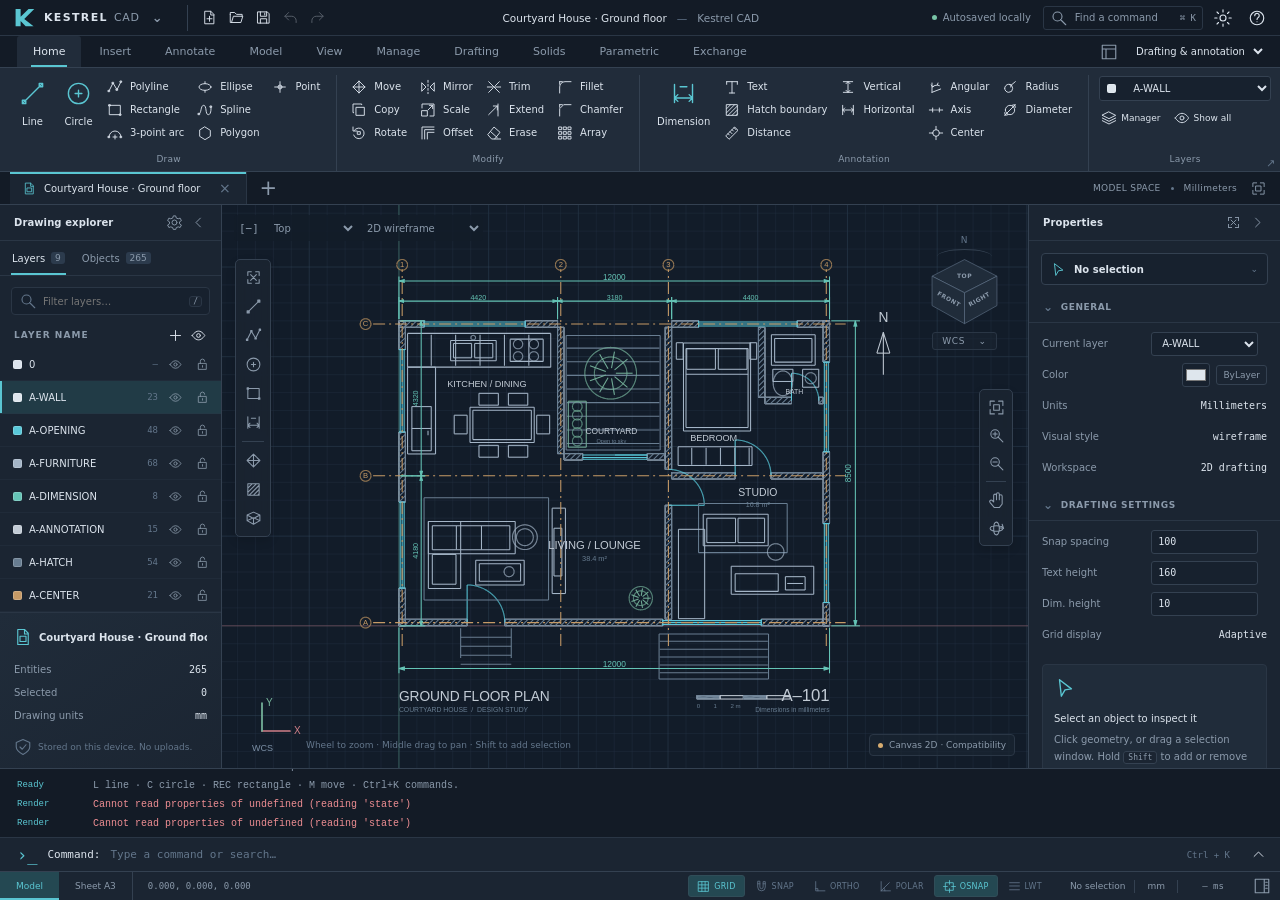
==== commit 0df3807b: "tolerances" ====
--- a/index.html
+++ b/index.html
@@ -48,7 +48,7 @@
 <dialog id="command-palette"><div class="palette-input"><span data-icon="search"></span><input id="palette-search" placeholder="Find a command, tool, or view…" aria-label="Find command"><kbd>ESC</kbd></div><div id="palette-results"></div><div class="palette-footer"><span>↑ ↓ to navigate</span><span>↵ to run</span><span>KESTREL CAD</span></div></dialog>
 <input id="file-input" type="file" accept=".dxf,.dwg,.kcad,.kst,.json" hidden>
 <noscript><div class="noscript">Kestrel CAD requires JavaScript. Enable JavaScript and reload this page.</div></noscript>
-<script src="src/math.js"></script><script src="src/geometry.js"></script><script src="src/model.js"></script><script src="src/csg.js"></script><script src="src/exchange.js"></script><script src="src/production.js"></script><script src="src/kernel.js"></script><script src="src/native-analysis.js"></script>
+<script src="src/math.js"></script><script src="src/geometry.js"></script><script src="src/model.js"></script><script src="src/csg.js"></script><script src="src/exchange.js"></script><script src="src/iso286.js"></script><script src="src/production.js"></script><script src="src/kernel.js"></script><script src="src/native-analysis.js"></script>
 <script src="src/native-curves.js"></script>
     <script src="src/constraints.js"></script><script src="src/spatial-constraints.js"></script><script src="src/dynamic-blocks.js"></script>
 <script src="src/fonts.js"></script>
